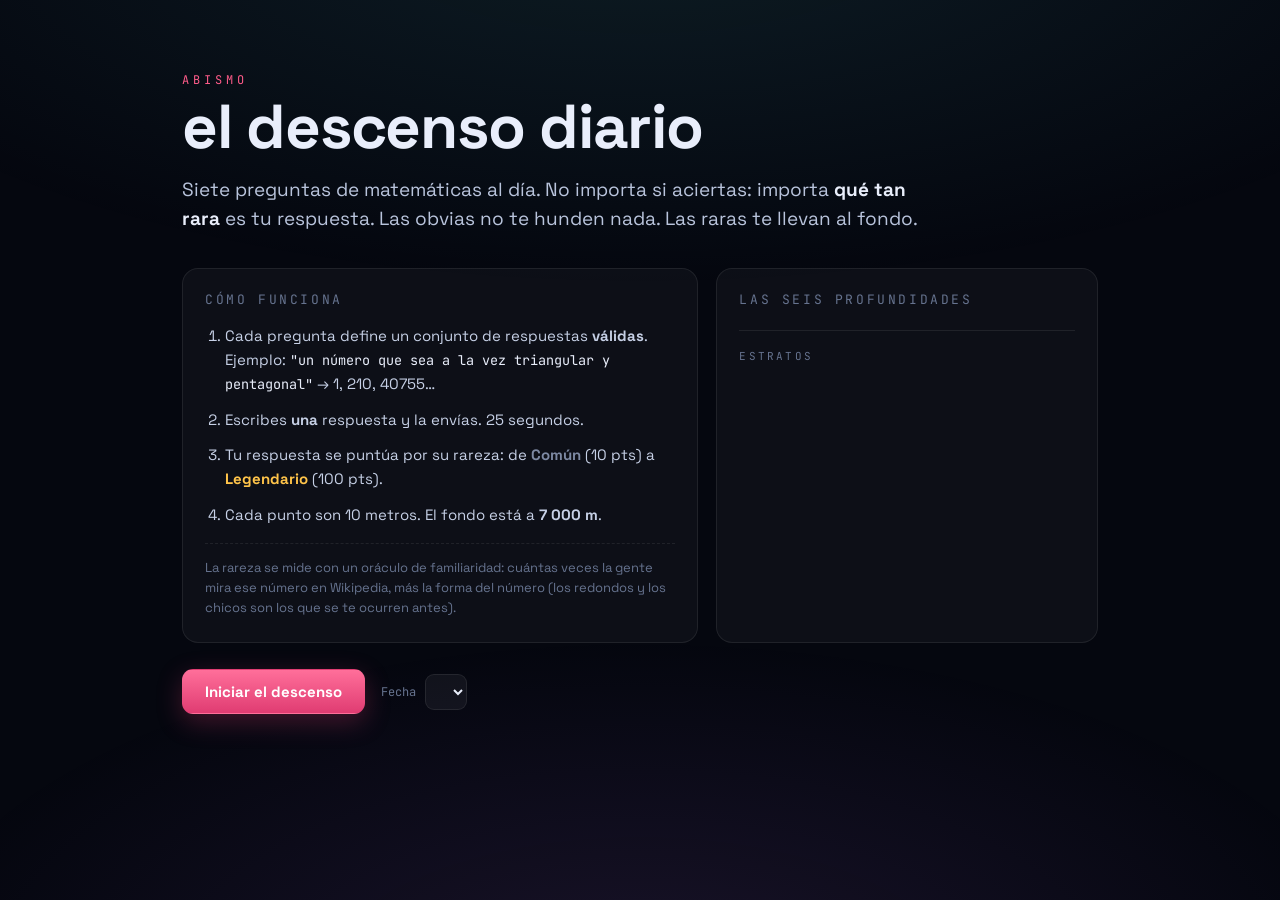
==== web/index.html @ 8fa15dda "Abismo: daily de matemáticas por rareza Motor (abismo.py) con 17 familias de preguntas generadas por" ====
<!doctype html>
<html lang="es">
<head>
<meta charset="utf-8">
<meta name="viewport" content="width=device-width,initial-scale=1,viewport-fit=cover">
<title>Abismo · el descenso diario</title>
<meta name="description" content="Siete preguntas de matemáticas al día. No importa si aciertas: importa qué tan rara es tu respuesta. Las raras te hunden más.">
<meta name="theme-color" content="#05070f">
<link rel="preconnect" href="https://fonts.googleapis.com">
<link rel="preconnect" href="https://fonts.gstatic.com" crossorigin>
<link href="https://fonts.googleapis.com/css2?family=JetBrains+Mono:wght@400;700&family=Space+Grotesk:wght@400;500;700&display=swap" rel="stylesheet">
<link rel="stylesheet" href="style.css">
</head>
<body>

<div id="app">

  <!-- ───────────────────────── INTRO ───────────────────────── -->
  <section id="scr-intro" class="screen is-active">
    <div class="intro">
      <header class="intro__head">
        <p class="eyebrow">ABISMO</p>
        <h1 class="title">el descenso diario</h1>
        <p class="lede">
          Siete preguntas de matemáticas al día. No importa si aciertas:
          importa <strong>qué tan rara</strong> es tu respuesta.
          Las obvias no te hunden nada. Las raras te llevan al fondo.
        </p>
      </header>

      <div class="intro__cols">
        <div class="card card--rules">
          <h2>Cómo funciona</h2>
          <ol class="rules">
            <li>Cada pregunta define un conjunto de respuestas <strong>válidas</strong>. Ejemplo: <em>"un número que sea a la vez triangular y pentagonal"</em> → 1, 210, 40755…</li>
            <li>Escribes <strong>una</strong> respuesta y la envías. 25 segundos.</li>
            <li>Tu respuesta se puntúa por su rareza: de <b class="t-Común">Común</b> (10 pts) a <b class="t-Legendario">Legendario</b> (100 pts).</li>
            <li>Cada punto son 10 metros. El fondo está a <strong>7 000 m</strong>.</li>
          </ol>
          <p class="fineprint">
            La rareza se mide con un oráculo de familiaridad: cuántas veces la
            gente mira ese número en Wikipedia, más la forma del número
            (los redondos y los chicos son los que se te ocurren antes).
          </p>
        </div>

        <div class="card card--tiers">
          <h2>Las seis profundidades</h2>
          <ul class="tierlist" id="tierlist"></ul>
          <div class="strata">
            <h3>Estratos</h3>
            <ul id="stratalist"></ul>
          </div>
        </div>
      </div>

      <div class="intro__foot">
        <button id="btn-start" class="btn btn--go">Iniciar el descenso</button>
        <label class="daypick">
          <span>Fecha</span>
          <select id="sel-day"></select>
        </label>
        <p class="best" id="best-line"></p>
      </div>
    </div>
  </section>

  <!-- ───────────────────────── JUEGO ───────────────────────── -->
  <section id="scr-game" class="screen">
    <div class="game">

      <!-- columna de profundidad -->
      <aside class="abyss" aria-hidden="true">
        <div class="abyss__col">
          <div class="abyss__water"></div>
          <div class="abyss__marks" id="abyss-marks"></div>
          <div class="diver" id="diver"><span class="diver__body"></span></div>
        </div>
        <div class="abyss__read">
          <p class="depth" id="depth-now">0<small>m</small></p>
          <p class="zone" id="zone-now">superficie</p>
          <p class="pts" id="pts-now">0 pts</p>
        </div>
      </aside>

      <!-- prompt -->
      <main class="stage">
        <div class="stage__bar">
          <span class="round" id="round-label">pregunta 1 / 7</span>
          <span class="strat" id="strat-label">Aritmética</span>
          <span class="timer" id="timer-label">25</span>
        </div>
        <div class="timerbar"><div class="timerbar__fill" id="timer-fill"></div></div>

        <h2 class="prompt" id="prompt-text">…</h2>

        <form class="answer" id="answer-form" autocomplete="off">
          <input id="answer-input" type="text" inputmode="numeric" pattern="[0-9]*"
                 placeholder="escribe un número" aria-label="Tu respuesta">
          <button class="btn btn--send" type="submit">Enviar</button>
        </form>

        <div class="feedback" id="feedback" aria-live="polite"></div>

        <p class="hint" id="hint"></p>
      </main>
    </div>
  </section>

  <!-- ───────────────────────── RESULTADO ───────────────────────── -->
  <section id="scr-end" class="screen">
    <div class="end">
      <p class="eyebrow" id="end-date">—</p>
      <h2 class="end__depth"><span id="end-depth">0</span><small>m</small></h2>
      <p class="end__pts"><span id="end-pts">0</span> puntos</p>

      <ul class="breakdown" id="breakdown"></ul>

      <div class="end__gems" id="gems"></div>

      <div class="end__actions">
        <button class="btn btn--ghost" id="btn-copy">Copiar resultado</button>
        <button class="btn btn--ghost" id="btn-home">Volver al inicio</button>
      </div>
      <p class="best" id="end-best"></p>
    </div>
  </section>

</div>

<script src="data/daily.js"></script>
<script src="app.js"></script>
</body>
</html>
---- web/style.css ----
/* ─────────────────────────────────────────────────────────────
   Abismo · el descenso diario
   ───────────────────────────────────────────────────────────── */

:root {
  --bg: #05070f;
  --bg2: #0a0e1c;
  --ink: #e9eefb;
  --muted: #66738f;
  --line: rgba(255,255,255,.08);
  --panel: rgba(255,255,255,.035);

  --c-Común:      #7d89a3;
  --c-Curioso:    #46b8b0;
  --c-Raro:       #4fc3f7;
  --c-Profundo:   #7c8cf8;
  --c-Abisal:     #b06cf0;
  --c-Legendario: #ffc44a;

  --s1: #2c3c5c;
  --s2: #123b4d;
  --s3: #1a2154;
  --s4: #2a1139;

  --mono: "JetBrains Mono", ui-monospace, SFMono-Regular, Menlo, monospace;
  --sans: "Space Grotesk", system-ui, -apple-system, "Segoe UI", sans-serif;
}

* { box-sizing: border-box; }

html, body {
  margin: 0; padding: 0; height: 100%;
  background: var(--bg);
  color: var(--ink);
  font-family: var(--sans);
  -webkit-font-smoothing: antialiased;
  overscroll-behavior: none;
}

body::before {
  content: ""; position: fixed; inset: 0; pointer-events: none; z-index: 0;
  background:
    radial-gradient(120% 70% at 50% -10%, rgba(92,225,230,.10), transparent 60%),
    radial-gradient(90% 60% at 50% 110%, rgba(176,108,240,.12), transparent 65%);
}

#app { position: relative; z-index: 1; min-height: 100%; }

.screen { display: none; min-height: 100vh; }
.screen.is-active { display: block; }

/* ── intro ───────────────────────────────────────────────── */
.intro {
  max-width: 960px; margin: 0 auto;
  padding: clamp(28px, 6vw, 72px) 22px 64px;
}
.eyebrow {
  font-family: var(--mono); font-size: 12px; letter-spacing: .34em;
  color: #ff5c8a; margin: 0 0 10px; text-transform: uppercase;
}
.title {
  font-size: clamp(34px, 7vw, 62px); line-height: .95; margin: 0 0 18px;
  font-weight: 700; letter-spacing: -.02em;
}
.lede { font-size: clamp(15px, 2.1vw, 19px); line-height: 1.55; color: #b9c4dc; margin: 0; max-width: 62ch; }
.lede strong { color: var(--ink); }

.intro__cols { display: grid; grid-template-columns: 1.15fr .85fr; gap: 18px; margin: 34px 0 26px; }
@media (max-width: 760px) { .intro__cols { grid-template-columns: 1fr; } }

.card {
  background: var(--panel); border: 1px solid var(--line);
  border-radius: 16px; padding: 22px 22px 24px;
}
.card h2 { font-size: 13px; letter-spacing: .2em; text-transform: uppercase; color: var(--muted); margin: 0 0 16px; font-family: var(--mono); font-weight: 400; }

.rules { margin: 0; padding-left: 20px; color: #c6d0e6; font-size: 15px; line-height: 1.62; }
.rules li { margin-bottom: 11px; }
.rules em { color: var(--ink); font-style: normal; font-family: var(--mono); font-size: 13.5px; }
.fineprint { margin: 16px 0 0; padding-top: 14px; border-top: 1px dashed var(--line); font-size: 13px; color: var(--muted); line-height: 1.55; }

.tierlist { list-style: none; margin: 0; padding: 0; }
.tierlist li { display: flex; align-items: baseline; gap: 10px; padding: 7px 0; border-bottom: 1px solid rgba(255,255,255,.05); }
.tierlist li:last-child { border-bottom: 0; }
.tierlist .n { font-family: var(--mono); font-size: 13px; width: 96px; }
.tierlist .p { font-family: var(--mono); font-size: 12px; color: var(--muted); margin-left: auto; }

.strata { margin-top: 22px; padding-top: 18px; border-top: 1px solid var(--line); }
.strata h3 { font-size: 11px; letter-spacing: .2em; text-transform: uppercase; color: var(--muted); margin: 0 0 12px; font-family: var(--mono); font-weight: 400; }
.strata ul { list-style: none; margin: 0; padding: 0; font-size: 13.5px; }
.strata li { display: flex; align-items: center; gap: 9px; padding: 4px 0; color: #aab6cf; }
.strata i { width: 12px; height: 12px; border-radius: 3px; flex: 0 0 auto; }
.strata b { font-family: var(--mono); font-weight: 400; font-size: 12px; color: var(--muted); margin-left: auto; }

.t-Común { color: var(--c-Común); }
.t-Curioso { color: var(--c-Curioso); }
.t-Raro { color: var(--c-Raro); }
.t-Profundo { color: var(--c-Profundo); }
.t-Abisal { color: var(--c-Abisal); }
.t-Legendario { color: var(--c-Legendario); }

.intro__foot { display: flex; flex-wrap: wrap; align-items: center; gap: 16px; }

.btn {
  font-family: var(--sans); font-weight: 700; font-size: 15px;
  border: 1px solid transparent; border-radius: 11px; cursor: pointer;
  padding: 12px 22px; transition: transform .12s ease, filter .18s ease, background .18s ease;
}
.btn:active { transform: translateY(1px); }
.btn--go {
  background: linear-gradient(180deg, #ff6f9a, #e03c72); color: #fff;
  box-shadow: 0 8px 26px rgba(224,60,114,.28);
}
.btn--go:hover { filter: brightness(1.08); }
.btn--send {
  background: rgba(255,255,255,.07); color: var(--ink); border-color: var(--line);
}
.btn--send:hover { background: rgba(255,255,255,.12); }
.btn--ghost {
  background: transparent; color: #c2cde3; border-color: var(--line);
}
.btn--ghost:hover { background: rgba(255,255,255,.06); }

.daypick { display: flex; align-items: center; gap: 9px; font-family: var(--mono); font-size: 12px; color: var(--muted); }
.daypick select {
  background: rgba(255,255,255,.05); color: var(--ink); border: 1px solid var(--line);
  border-radius: 9px; padding: 8px 10px; font-family: var(--mono); font-size: 12px;
}
.best { font-family: var(--mono); font-size: 12px; color: var(--muted); margin: 0; }

/* ── juego ───────────────────────────────────────────────── */
.game {
  display: grid; grid-template-columns: 210px 1fr;
  gap: clamp(16px, 3vw, 40px);
  max-width: 1080px; margin: 0 auto;
  padding: clamp(18px, 4vw, 40px) 22px 40px;
  min-height: 100vh; align-items: start;
}
@media (max-width: 780px) {
  .game { grid-template-columns: 1fr; }
  .abyss { flex-direction: row; height: auto; }
  .abyss__col { width: 100%; height: 74px; }
  .abyss__read { padding: 0; }
  .abyss__read .depth { font-size: 30px; }
}

.abyss { position: sticky; top: 24px; }
.abyss__col {
  position: relative; height: min(62vh, 520px); border-radius: 16px;
  overflow: hidden; border: 1px solid var(--line);
  background: #060a14;
}
.abyss__water {
  position: absolute; inset: 0;
  background: linear-gradient(180deg,
    var(--s1) 0%, var(--s1) 6%,
    var(--s2) 17%, var(--s2) 31%,
    var(--s3) 43%, var(--s3) 62%,
    var(--s4) 74%, var(--s4) 100%);
}
.abyss__water::after {
  content: ""; position: absolute; inset: 0;
  background: linear-gradient(180deg, rgba(255,255,255,.10), transparent 22%, rgba(0,0,0,.55));
}
.abyss__marks { position: absolute; inset: 0; }
.abyss__marks span {
  position: absolute; right: 8px; font-family: var(--mono); font-size: 9.5px;
  color: rgba(255,255,255,.42); transform: translateY(-50%);
}
.abyss__marks span::before {
  content: ""; position: absolute; right: 100%; margin-right: 6px; top: 50%;
  width: 12px; height: 1px; background: rgba(255,255,255,.28);
}
.diver {
  position: absolute; left: 50%; top: 0; transform: translate(-50%, -50%);
  transition: top .9s cubic-bezier(.22,.9,.3,1);
}
.diver__body {
  display: block; width: 16px; height: 22px; border-radius: 50% 50% 45% 45%;
  background: linear-gradient(180deg, #8ef0f2, #2aa7b8);
  box-shadow: 0 0 16px rgba(92,225,230,.55);
  animation: bob 2.6s ease-in-out infinite;
}
@keyframes bob { 0%,100% { transform: translateY(0) } 50% { transform: translateY(-4px) } }

.abyss__read { padding-top: 14px; }
.depth { font-family: var(--mono); font-size: 38px; margin: 0; letter-spacing: -.02em; }
.depth small { font-size: 16px; color: var(--muted); margin-left: 3px; }
.zone { font-family: var(--mono); font-size: 11px; letter-spacing: .18em; text-transform: uppercase; color: #5ce1e6; margin: 2px 0 8px; }
.pts { font-family: var(--mono); font-size: 12px; color: var(--muted); margin: 0; }

.stage { min-width: 0; padding-top: 6px; }
.stage__bar { display: flex; align-items: baseline; gap: 14px; font-family: var(--mono); font-size: 12px; color: var(--muted); }
.stage__bar .strat { color: #5ce1e6; }
.stage__bar .timer { margin-left: auto; font-size: 15px; color: var(--ink); }

.timerbar { height: 3px; border-radius: 3px; background: rgba(255,255,255,.08); margin: 10px 0 30px; overflow: hidden; }
.timerbar__fill { height: 100%; width: 100%; background: linear-gradient(90deg, #5ce1e6, #ffc44a); transform-origin: left; transition: transform .25s linear; }

.prompt {
  font-size: clamp(24px, 4.4vw, 40px); line-height: 1.2; margin: 0 0 26px;
  font-weight: 500; letter-spacing: -.015em; text-wrap: balance;
}

.answer { display: flex; gap: 10px; flex-wrap: wrap; }
.answer input {
  flex: 1 1 220px; min-width: 0;
  background: rgba(255,255,255,.05); border: 1px solid var(--line);
  border-radius: 12px; padding: 14px 16px; color: var(--ink);
  font-family: var(--mono); font-size: 19px; outline: none;
  transition: border-color .18s ease, background .18s ease;
}
.answer input:focus { border-color: rgba(92,225,230,.55); background: rgba(92,225,230,.05); }
.answer input::placeholder { color: #4b5670; }

.feedback { min-height: 74px; margin-top: 20px; font-family: var(--mono); font-size: 15px; }
.fb { display: flex; align-items: baseline; gap: 12px; flex-wrap: wrap; }
.fb .tier { font-size: 21px; font-weight: 700; letter-spacing: .01em; }
.fb .pts { font-size: 15px; color: var(--ink); }
.fb .why { font-size: 12px; color: var(--muted); width: 100%; line-height: 1.5; }
.fb--ok .tier { animation: pop .4s cubic-bezier(.2,1.4,.4,1); }
@keyframes pop { from { transform: scale(.8); opacity: 0 } to { transform: scale(1); opacity: 1 } }
.fb--miss .tier { color: var(--c-Común); }

.hint { font-family: var(--mono); font-size: 11.5px; color: var(--muted); margin-top: 14px; min-height: 16px; }

/* ── resultado ───────────────────────────────────────────── */
.end { max-width: 640px; margin: 0 auto; padding: clamp(30px, 7vw, 74px) 22px 60px; }
.end__depth { font-family: var(--mono); font-size: clamp(52px, 13vw, 92px); margin: 0; line-height: 1; letter-spacing: -.03em; }
.end__depth small { font-size: 26px; color: var(--muted); margin-left: 5px; }
.end__pts { font-family: var(--mono); color: var(--muted); margin: 6px 0 26px; }

.breakdown { list-style: none; margin: 0 0 26px; padding: 0; }
.breakdown li {
  display: flex; align-items: baseline; gap: 12px; padding: 9px 0;
  border-bottom: 1px solid rgba(255,255,255,.055); font-family: var(--mono); font-size: 13px;
}
.breakdown .q { color: var(--muted); flex: 1 1 auto; overflow: hidden; text-overflow: ellipsis; white-space: nowrap; }
.breakdown .a { color: var(--ink); }
.breakdown .p { color: var(--muted); min-width: 58px; text-align: right; }

.end__gems { background: var(--panel); border: 1px solid var(--line); border-radius: 14px; padding: 18px 20px; margin-bottom: 24px; }
.end__gems h3 { font-size: 11px; letter-spacing: .2em; text-transform: uppercase; color: var(--muted); margin: 0 0 12px; font-family: var(--mono); font-weight: 400; }
.end__gems ul { list-style: none; margin: 0; padding: 0; font-family: var(--mono); font-size: 13px; }
.end__gems li { display: flex; gap: 10px; padding: 4px 0; color: #b9c4dc; }
.end__gems li b { color: var(--c-Legendario); font-weight: 700; }
.end__actions { display: flex; gap: 10px; flex-wrap: wrap; margin-bottom: 16px; }
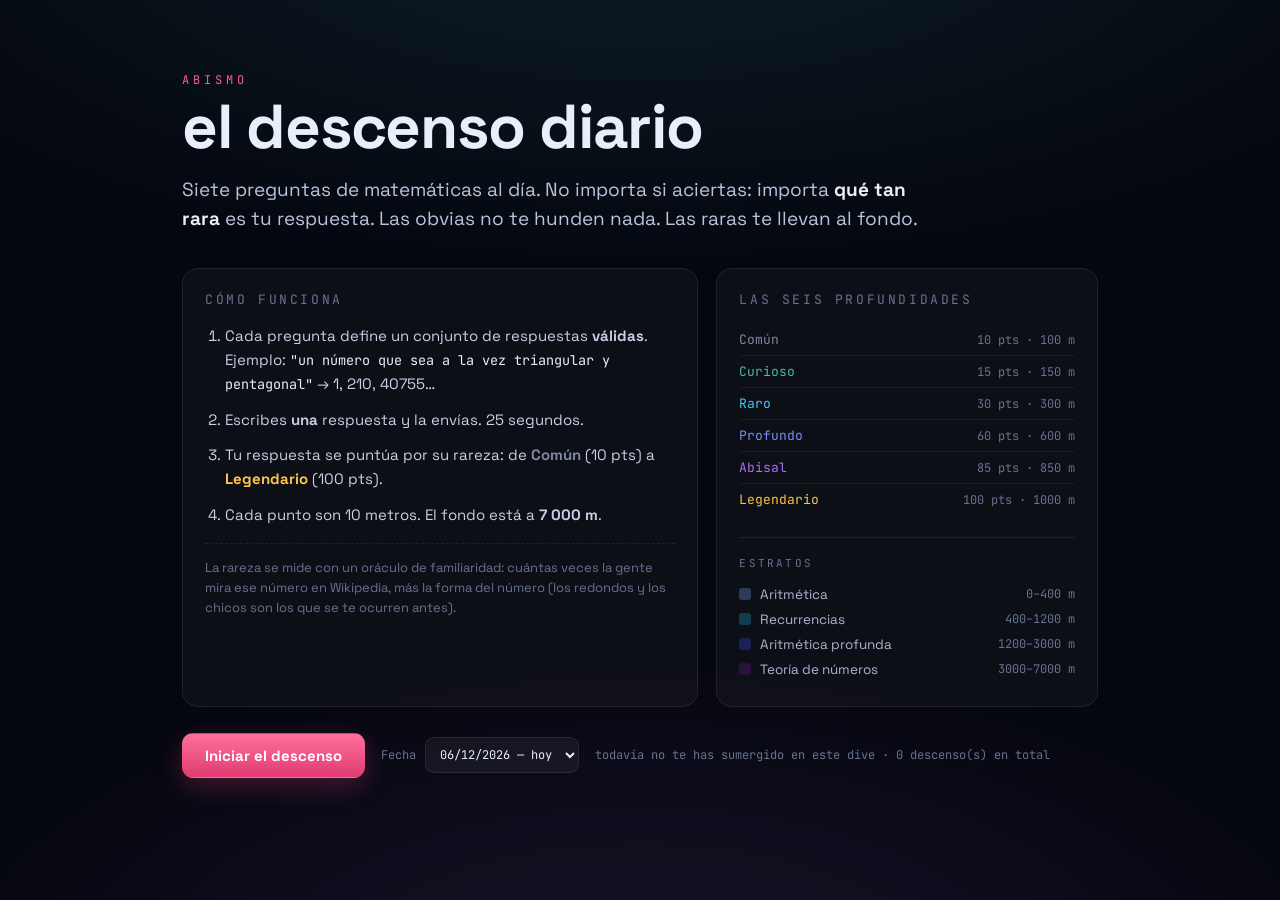
==== commit 8f2220db: "Sitio estático jugable + test de humo - web/: intro, dive con timer de 25s, columna de profundidad c" ====
--- a/web/index.html
+++ b/web/index.html
@@ -94,10 +94,10 @@
 
         <h2 class="prompt" id="prompt-text">…</h2>
 
-        <form class="answer" id="answer-form" autocomplete="off">
+        <form class="answer" id="answer-form" autocomplete="off" onsubmit="return false">
           <input id="answer-input" type="text" inputmode="numeric" pattern="[0-9]*"
                  placeholder="escribe un número" aria-label="Tu respuesta">
-          <button class="btn btn--send" type="submit">Enviar</button>
+          <button class="btn btn--send" type="button" id="btn-answer">Enviar</button>
         </form>
 
         <div class="feedback" id="feedback" aria-live="polite"></div>
--- a/web/style.css
+++ b/web/style.css
@@ -165,7 +165,7 @@
 .abyss__marks { position: absolute; inset: 0; }
 .abyss__marks span {
   position: absolute; right: 8px; font-family: var(--mono); font-size: 9.5px;
-  color: rgba(255,255,255,.42); transform: translateY(-50%);
+  color: rgba(255,255,255,.5); transform: translateY(-50%); white-space: nowrap;
 }
 .abyss__marks span::before {
   content: ""; position: absolute; right: 100%; margin-right: 6px; top: 50%;
